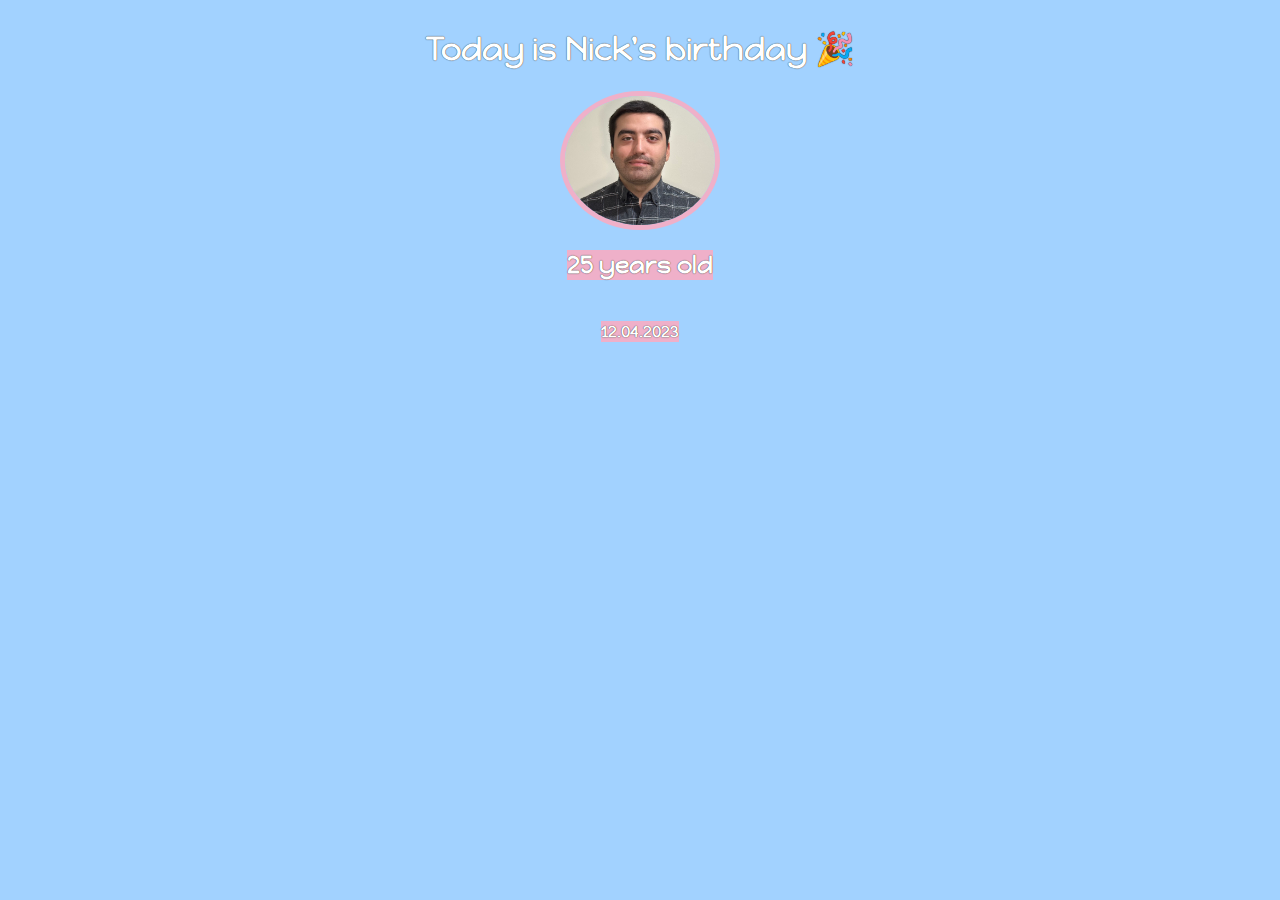
==== Build a Birthday GIFT Site/Index.html @ 9425baaf "BırhdaygiftUpdated" ====
<!DOCTYPE html>
<html lang="en">
<head>
    <meta charset="UTF-8">
    <meta http-equiv="X-UA-Compatible" content="IE=edge">
    <meta name="viewport" content="width=device-width, initial-scale=1.0">
    <link rel="stylesheet" href="style.css">
    <link rel="preconnect" href="https://fonts.googleapis.com">
    <link rel="preconnect" href="https://fonts.gstatic.com" crossorigin>
    <link href="https://fonts.googleapis.com/css2?family=Happy+Monkey&display=swap" rel="stylesheet">
    <title>Birthday GIFT Site</title>
</head>
<body>
    <h1>Today is Nick's birthday 🎉</h1>
    <img id="Profile" src="Picture.jpeg" alt="ProfilePucture">
    <h2>25 years old</h2>
    <h4>12.04.2023</h4>
</body>
</html>
---- Build a Birthday GIFT Site/style.css ----
body{
    font-family: 'Happy Monkey', cursive;
    text-align: center;
    background-color: #a2d2ff;
    color: #ffffff;
    text-shadow: 0px 0px 1px black;
    display: flex;
    flex-direction:column ;
    align-items: center;
}

h2,h4 {
    text-shadow: 0px 0px 1px black;
    background-color: #EFB0C9;
}

#Profile{
    width: 150px;
    border-radius: 50%;
    border: 5px solid #EFB0C9;
}
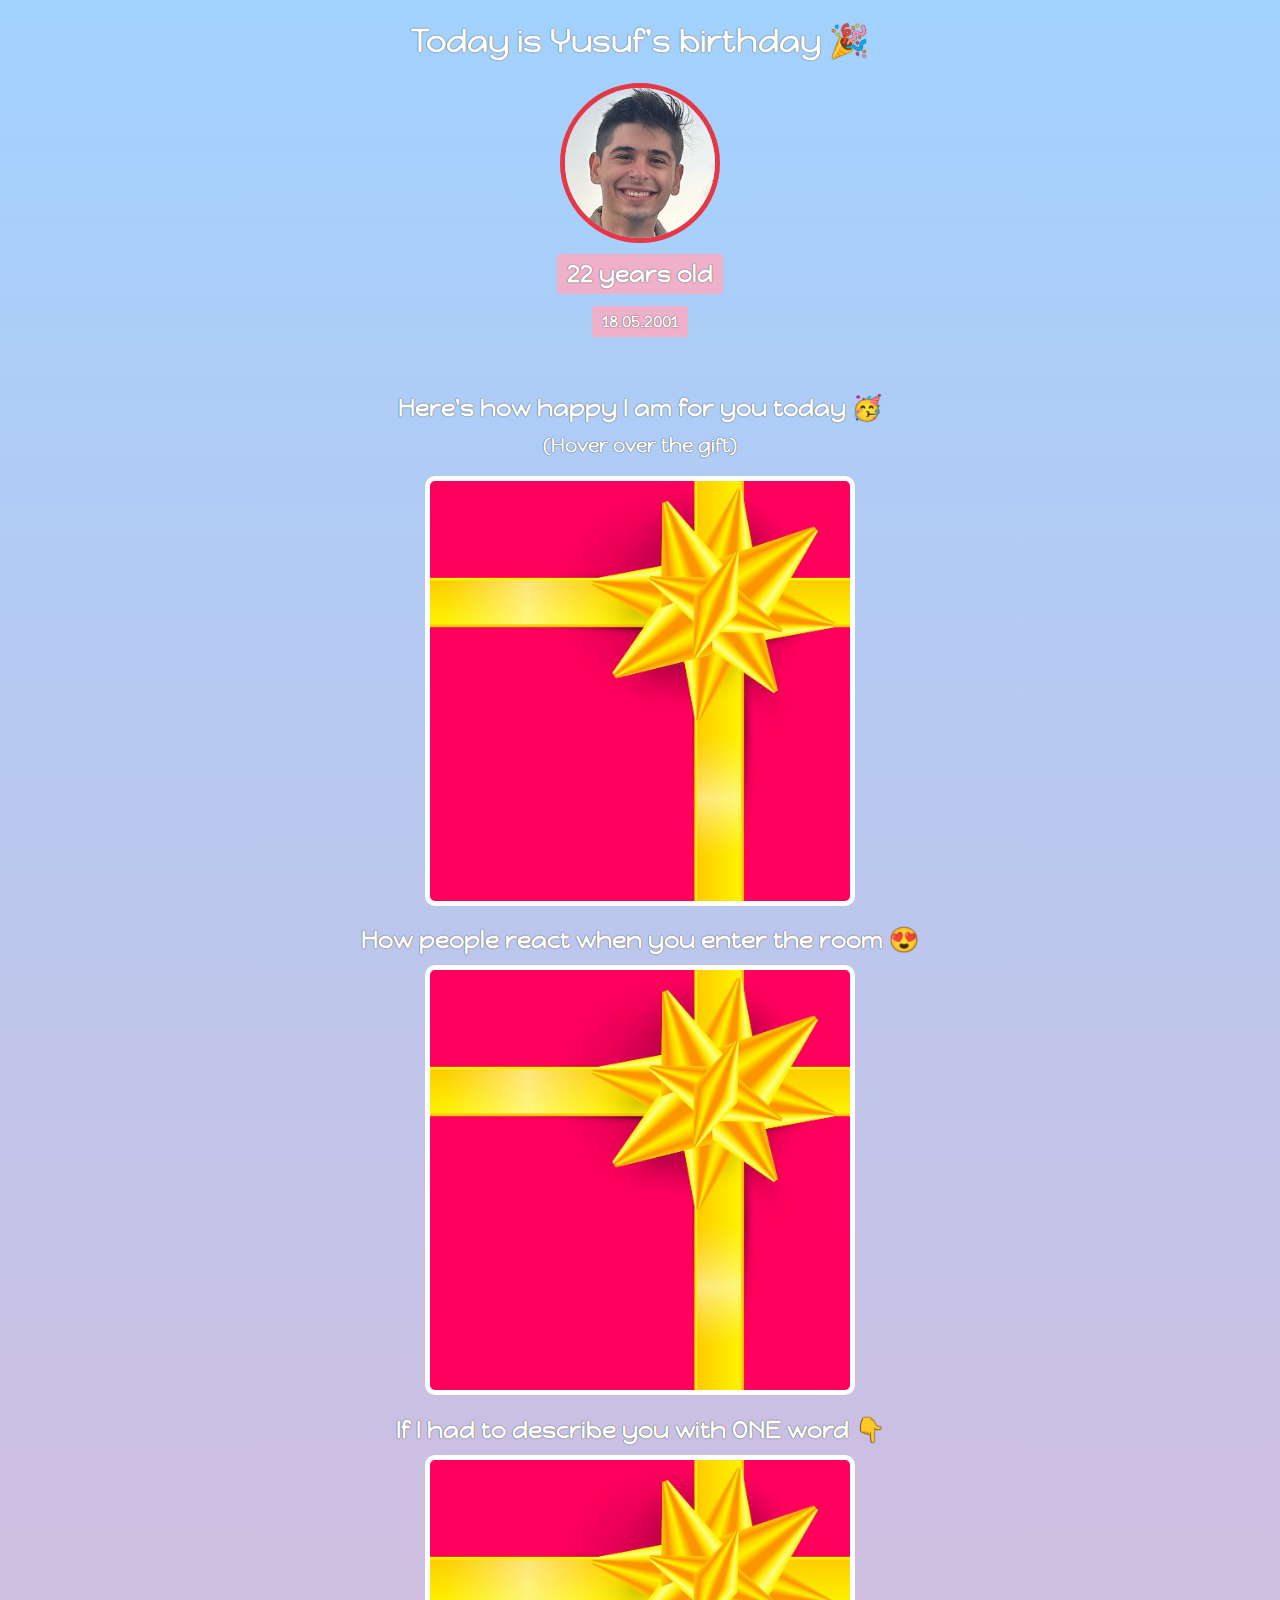
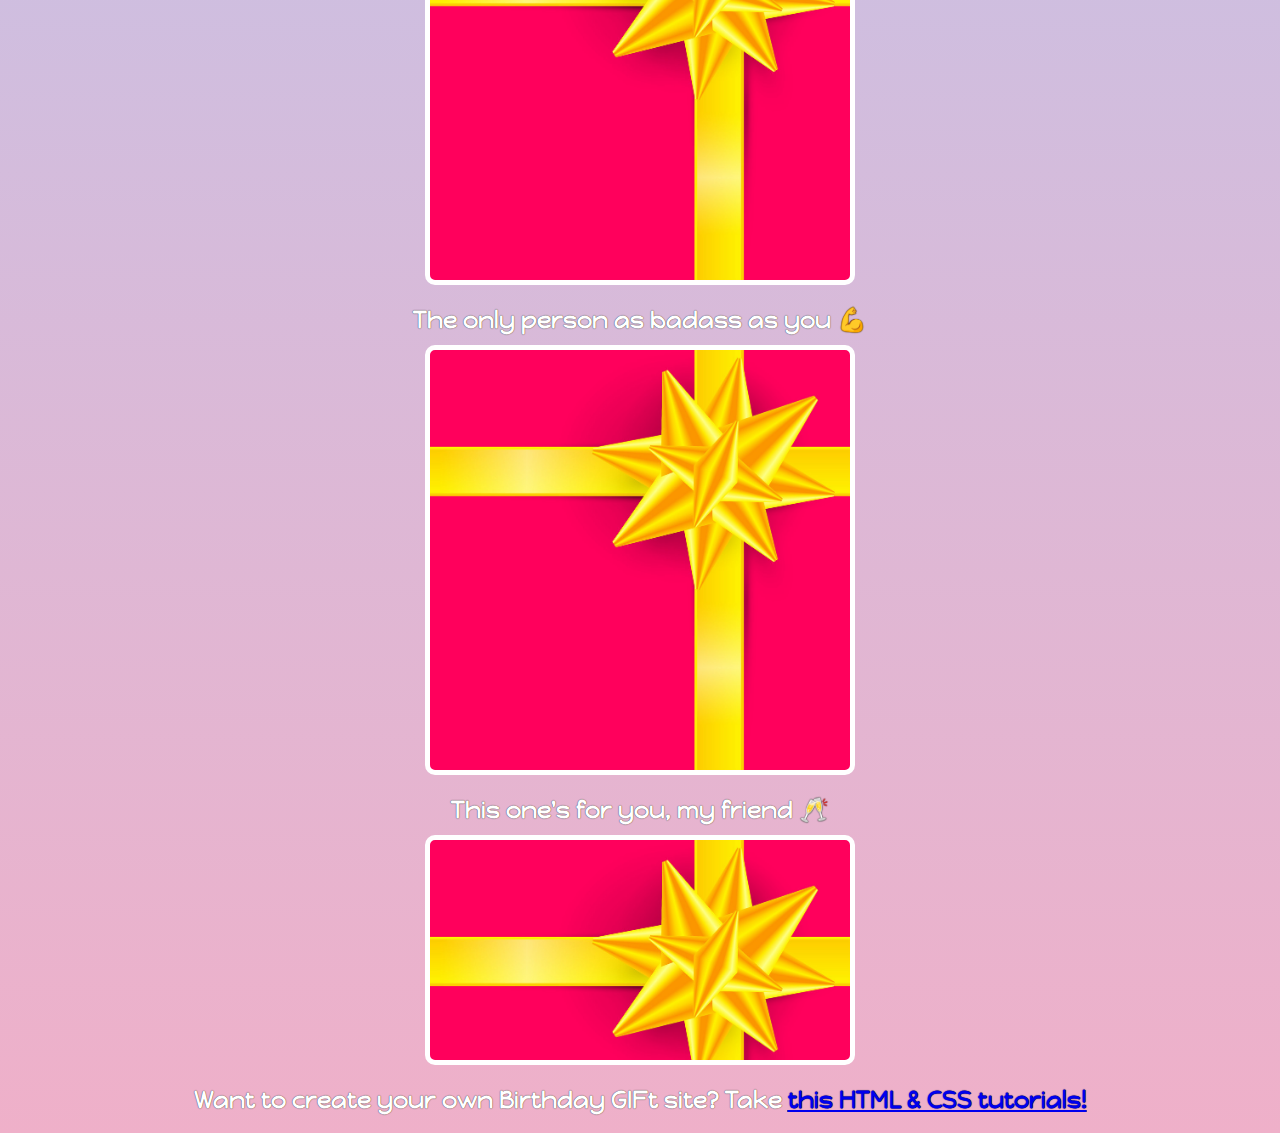
==== commit 174decc6: "Birthday Gift Finished" ====
--- a/Build a Birthday GIFT Site/Index.html
+++ b/Build a Birthday GIFT Site/Index.html
@@ -11,9 +11,28 @@
     <title>Birthday GIFT Site</title>
 </head>
 <body>
-    <h1>Today is Nick's birthday 🎉</h1>
-    <img id="Profile" src="Picture.jpeg" alt="ProfilePucture">
-    <h2>25 years old</h2>
-    <h4>12.04.2023</h4>
+    <h1>Today is Yusuf's birthday 🎉</h1>
+    <img id="Profile" src="Yusuf.jpg" alt="ProfilePucture">
+    <div id="header">
+        <h2 id="bd-age">22 years old</h2>
+        <h4 id="bd-date">18.05.2001</h4>
+    </div>
+    <div class="gift-section">
+        <h2 class="gift-title">Here's how happy I am for you today 🥳</h2>
+        <h3 class="gift-hint">(Hover over the gift)</h3>
+        <div class="gift-img" id="gift-1"> </div>
+        <h2 class="gift-title">How people react when you enter the room 😍</h2>
+        <div class="gift-img" id="gift-2"> </div>
+        <h2 class="gift-title">If I had to describe you with ONE word 👇</h2>
+        <div class="gift-img" id="gift-3"> </div>
+        <h2 class="gift-title">The only person as badass as you 💪</h2>
+        <div class="gift-img" id="gift-4"> </div>
+        <h2 class="gift-title">This one's for you, my friend 🥂</h2>
+        <div class="gift-img" id="gift-5"> </div>
+        <h2 class="gift-title">Want to create your own Birthday GIFt site? Take <a href="https://github.com/BurakcanA/Html-CSS-Tutorials-With-Projects.git" target="_blank">this HTML & CSS tutorials!</a></h2>
+
+    </div>
+
+    
 </body>
 </html>--- a/Build a Birthday GIFT Site/style.css
+++ b/Build a Birthday GIFT Site/style.css
@@ -4,18 +4,74 @@
     background-color: #a2d2ff;
     color: #ffffff;
     text-shadow: 0px 0px 1px black;
-    display: flex;
-    flex-direction:column ;
-    align-items: center;
+    background: linear-gradient(#a2d2ff, #EFB0C9);
 }
 
-h2,h4 {
+#bd-age, #bd-date {
     text-shadow: 0px 0px 1px black;
     background-color: #EFB0C9;
+    border-radius: 5%;
+    padding: 5px 10px;
+    margin: 6px;
 }
 
 #Profile{
     width: 150px;
+    height: 150px;
     border-radius: 50%;
-    border: 5px solid #EFB0C9;
-}+    object-fit: cover;
+    object-position: 15% 5%;
+    border: 5px solid #E63746;
+}
+
+#header{
+    display: flex;
+    justify-content: center;
+    align-items: center;
+    flex-direction: column;
+
+}
+#gift-5 {
+    height: 200px;
+}
+
+.gift-section {
+    margin-top: 30px;
+    display: flex;
+    flex-direction: column;
+    align-items: center;
+}
+
+.gift-title {
+    margin-bottom: 10px;
+}
+
+.gift-hint {
+    margin-top: 0;
+}
+
+.gift-img{
+    width: 400px;
+    height: 400px;
+    padding: 10px;
+    border: 5px solid white;
+    border-radius: 10px;
+    background-image: url(gift-cover.jpg);
+    background-size: cover;
+}
+
+#gift-1:hover{
+    background-image:url(happy.gif);
+}
+#gift-2:hover {
+    background-image:url(hot.gif);
+}
+#gift-3:hover {
+    background-image:url(genius.gif);
+}
+#gift-4:hover {
+    background-image:url(badass.gif);
+}
+#gift-5:hover {
+    background-image: url(cheers.gif);
+}
